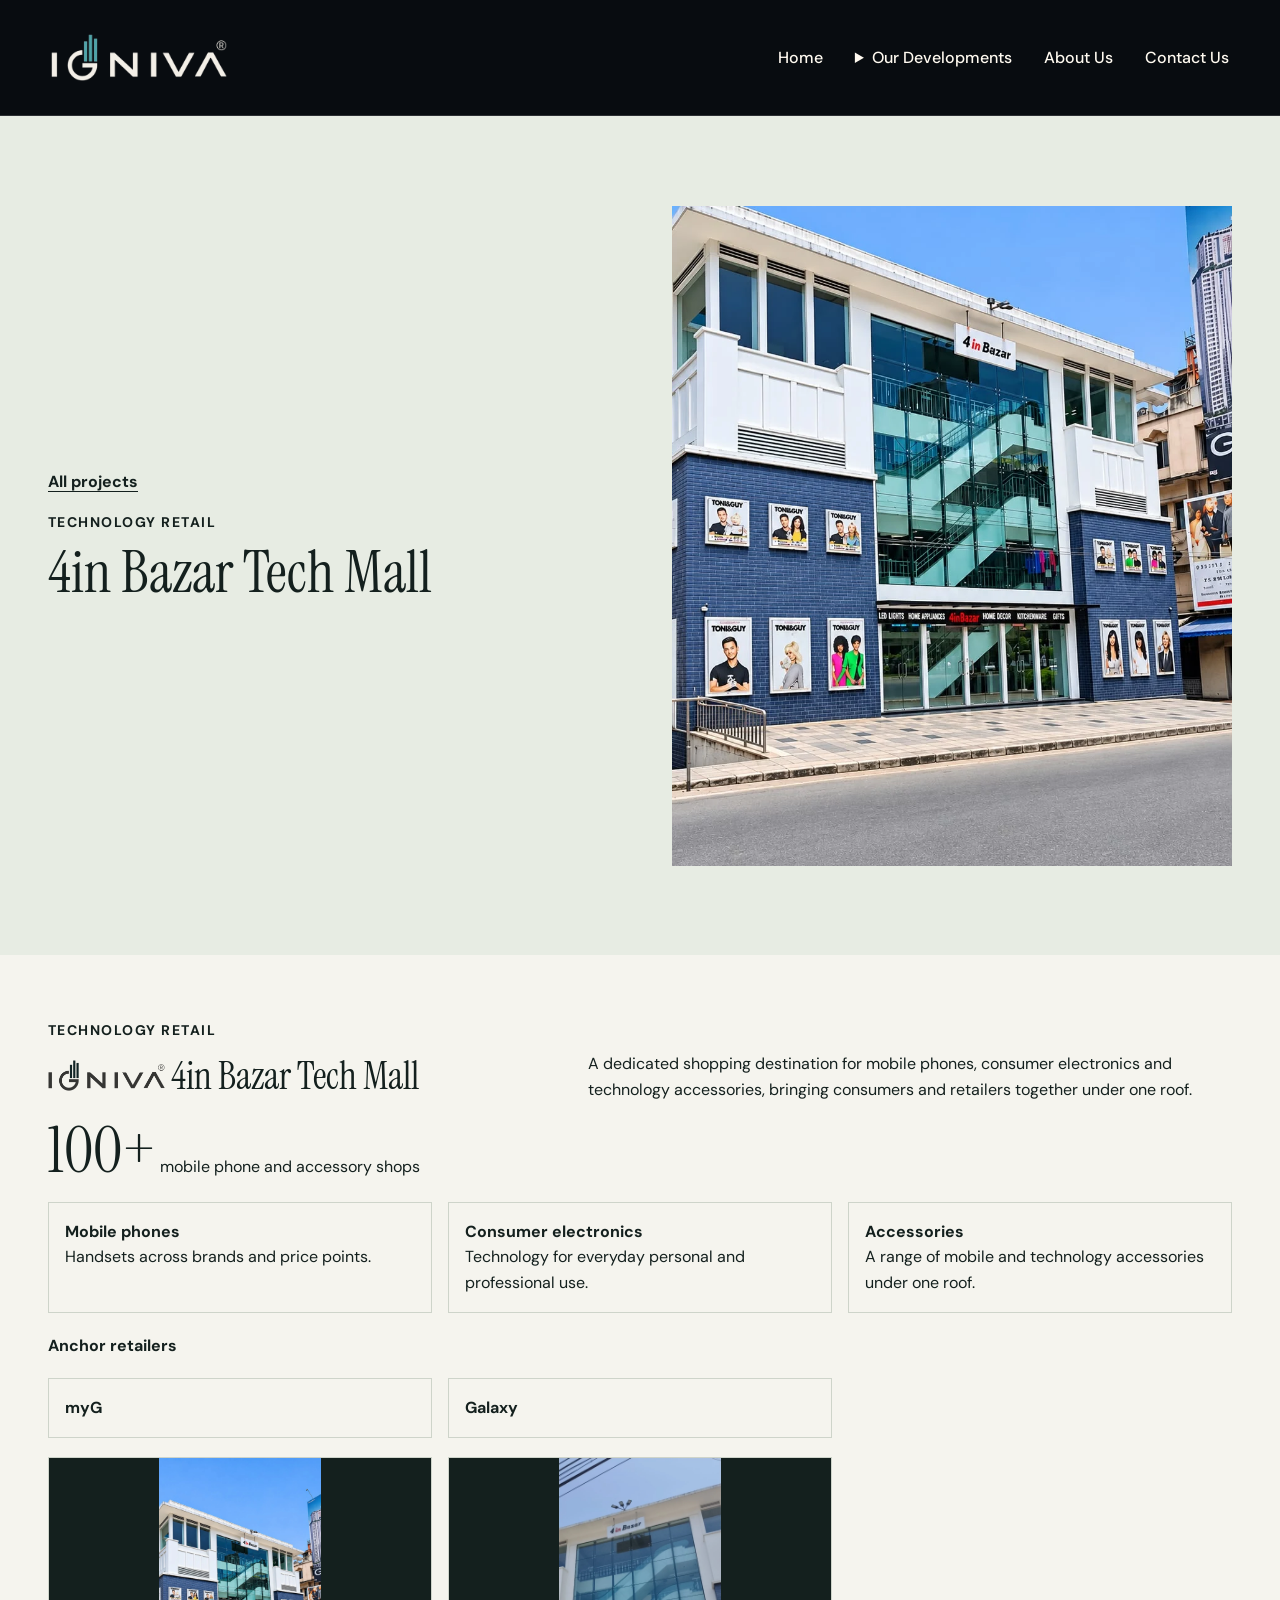
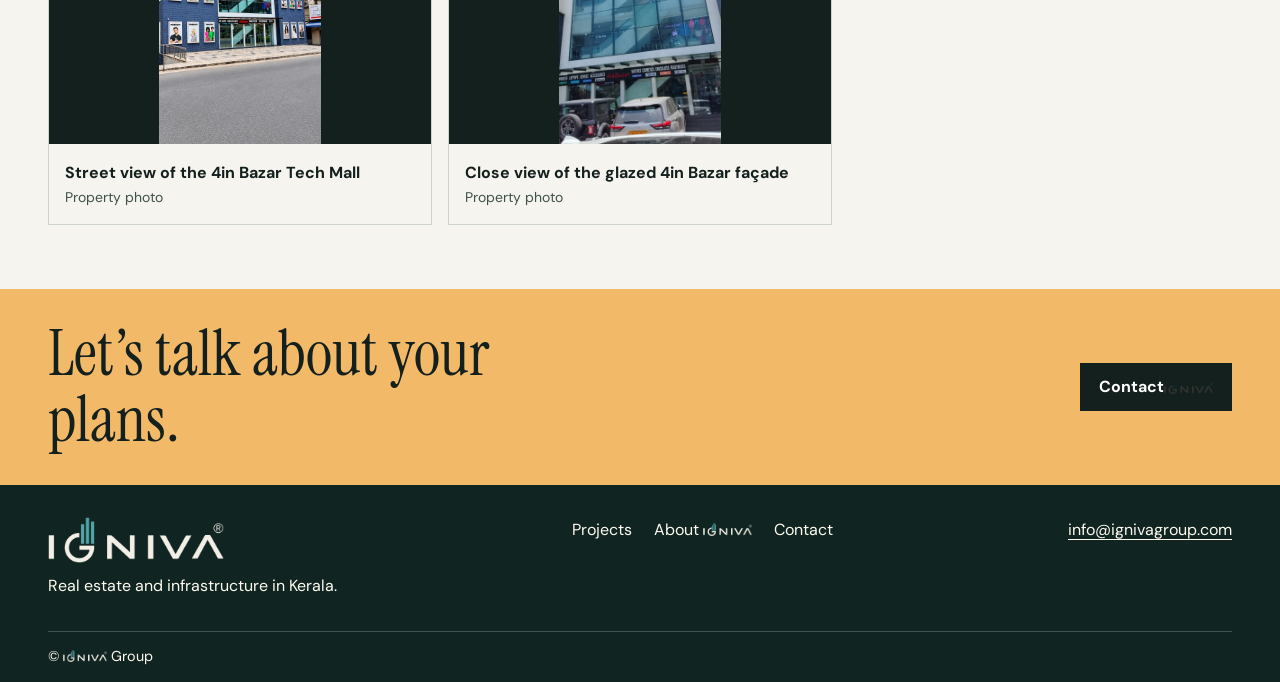
==== 4in-bazar.html @ a72819f2 "Add files via upload" ====
<!doctype html>
<html lang="en"><head>
<meta charset="utf-8"><meta name="viewport" content="width=device-width, initial-scale=1">
<meta name="theme-color" content="#14201e"><meta name="description" content="Explore IGNIVA 4in Bazar Tech Mall, part of the IGNIVA Group portfolio.">
<title>IGNIVA 4in Bazar Tech Mall | IGNIVA Group</title><link rel="canonical" href="https://www.ignivagroup.com/4in-bazar.html">
<meta property="og:type" content="website"><meta property="og:title" content="IGNIVA 4in Bazar Tech Mall | IGNIVA Group"><meta property="og:description" content="Explore IGNIVA 4in Bazar Tech Mall, part of the IGNIVA Group portfolio."><meta property="og:url" content="https://www.ignivagroup.com/4in-bazar.html"><meta property="og:image" content="https://www.ignivagroup.com/assets/portfolio/bazar-frontage.webp">
<link rel="preconnect" href="https://fonts.googleapis.com"><link rel="preconnect" href="https://fonts.gstatic.com" crossorigin>
<link href="https://fonts.googleapis.com/css2?family=DM+Sans:wght@400;500;600;700&amp;family=Instrument+Serif:ital@0;1&amp;display=swap" rel="stylesheet">
<link rel="stylesheet" href="styles.css"><script src="script.js" defer></script></head>
<body><a class="skip" href="#main">Skip to content</a>
<header class="site-header"><div class="wrap bar">
<a class="brand" href="index.html" aria-label="IGNIVA Group homepage"><img src="assets/igniva-group.png" alt="IGNIVA Group" width="184" height="49"></a>
<button id="menu" type="button" aria-label="Menu" aria-controls="nav" aria-expanded="false" hidden><span class="landing-menu-icon" aria-hidden="true"></span></button><nav id="nav" aria-label="Main navigation"><a href="index.html">Home</a><details class="project-menu"><summary>Our Developments</summary><div class="project-menu-links"><a href="calicut-trade-centre.html">Calicut Trade Centre</a><a href="cochin-trade-centre.html">Cochin Trade Centre</a><a href="airport-hotel.html"><img class="inline-brand" src="assets/igniva-group.png" alt="IGNIVA®"> Airport Hotel</a><a href="beach-bay.html"><img class="inline-brand" src="assets/igniva-group.png" alt="IGNIVA®"> Calicut Beach Bay</a><a href="4in-bazar.html"><img class="inline-brand" src="assets/igniva-group.png" alt="IGNIVA®"> 4in Bazar Tech Mall</a><a href="logistics-hub.html"><img class="inline-brand" src="assets/igniva-group.png" alt="IGNIVA®"> Logistics Hub</a><a href="https://www.ignivatechisland.com/"><img class="inline-brand" src="assets/igniva-group.png" alt="IGNIVA®"> Tech Island</a><a href="https://www.ignivatechisland.com/#infrastructure">Kochi Data Centre</a><a href="projects.html">All developments</a></div></details><a href="about.html">About Us</a><a href="contact.html">Contact Us</a></nav></div></header>
<main id="main"><section class="detail-mast bazar-mast"><div class="wrap split"><div><a class="text-link" href="projects.html">All projects</a><p class="eyebrow">Technology retail</p><h1>4in Bazar Tech Mall</h1></div><figure><img src="assets/portfolio/bazar-frontage.webp" alt="Street-facing glass façade of 4in Bazar Tech Mall" width="900" height="1600" fetchpriority="high" decoding="async"></figure></div></section><div class="wrap detail-content"><section class="business-detail" id="tech-mall">
        <p class="eyebrow">Technology retail</p>
        <div class="split"><h3><img class="inline-brand" src="assets/igniva-group.png" alt="IGNIVA®"> 4in Bazar Tech Mall</h3><p>A dedicated shopping destination for mobile phones, consumer electronics and technology accessories, bringing consumers and retailers together under one roof.</p></div>
        <p class="business-stat"><strong>100+</strong> mobile phone and accessory shops</p>
        <div class="business-grid tech-grid">
          <div><strong>Mobile phones</strong><span>Handsets across brands and price points.</span></div>
          <div><strong>Consumer electronics</strong><span>Technology for everyday personal and professional use.</span></div>
          <div><strong>Accessories</strong><span>A range of mobile and technology accessories under one roof.</span></div>
        </div>
        <h4>Anchor retailers</h4>
        <div class="business-grid"><div><strong>myG</strong></div><div><strong>Galaxy</strong></div></div>
        <div class="business-gallery">
          <figure><a href="assets/portfolio/bazar-frontage.webp" aria-label="View full image: Street view of the 4in Bazar Tech Mall"><img src="assets/portfolio/bazar-frontage.webp" alt="Street view of the 4in Bazar Tech Mall" width="900" height="1600" loading="lazy" decoding="async"></a><figcaption><strong>Street view of the 4in Bazar Tech Mall</strong><span>Property photo</span></figcaption></figure>
          <figure><a href="assets/portfolio/bazar-facade.webp" aria-label="View full image: Close view of the glazed 4in Bazar façade"><img src="assets/portfolio/bazar-facade.webp" alt="Close view of the glazed 4in Bazar façade" width="720" height="1280" loading="lazy" decoding="async"></a><figcaption><strong>Close view of the glazed 4in Bazar façade</strong><span>Property photo</span></figcaption></figure>
        </div>
      </section>
    </div><section class="enquiry-band"><div class="wrap split"><h2>Let’s talk about your plans.</h2><a class="button" href="contact.html">Contact <img class="inline-brand" src="assets/igniva-group.png" alt="IGNIVA®"></a></div></section></main>
<footer class="site-footer"><div class="wrap footer-main"><div><a class="brand" href="index.html"><img src="assets/igniva-group.png" alt="IGNIVA Group" width="184" height="49"></a><p>Real estate and infrastructure in Kerala.</p></div><nav aria-label="Footer navigation"><a href="projects.html">Projects</a><a href="about.html">About <img class="inline-brand" src="assets/igniva-group.png" alt="IGNIVA®"></a><a href="contact.html">Contact</a></nav><a href="mailto:info@ignivagroup.com">info@ignivagroup.com</a></div><div class="wrap footer-base">© <img class="inline-brand" src="assets/igniva-group.png" alt="IGNIVA®"> Group</div></footer>
</body></html>
---- styles.css ----
:root{--ink:#14201e;--dark:#102522;--accent:#f2ba68;--paper:#f5f4ee;--line:#ced4ca;--body:#3e514a}
*{box-sizing:border-box}
[hidden]{display:none!important}
body{margin:0;background:var(--paper);color:var(--ink);font:1rem/1.6 "DM Sans",system-ui,sans-serif}
h1,h2,h3,p,figure,dl,dd{margin:0}
h1,h2,h3{font-family:"Instrument Serif",Georgia,serif;font-weight:400;line-height:1.03}
h1{font-size:clamp(3.1rem,7.3vw,7.2rem)}
h2{font-size:clamp(2.5rem,5vw,4.8rem)}
h3{font-size:clamp(1.7rem,3vw,2.65rem)}
p+p{margin-top:.8rem}
a{color:inherit;text-underline-offset:.24em}
img{display:block;max-width:100%;height:auto}
button,input,select,textarea{font:inherit}
button{cursor:pointer}
:focus-visible{outline:3px solid #a34e16;outline-offset:4px}
.wrap{width:min(1400px,calc(100% - 96px));margin-inline:auto}
.section{padding-block:clamp(3rem,7vw,7.5rem)}
.split{display:grid;grid-template-columns:1fr 1fr;gap:clamp(1rem,5vw,5rem);align-items:center}
.eyebrow{font-size:.875rem;font-weight:700;text-transform:uppercase;letter-spacing:.105em;margin-bottom:.6rem}
.lede{font-size:clamp(1.075rem,1.65vw,1.32rem);max-width:48ch}
.skip{position:absolute;top:0;left:1rem;translate:0 -150%;z-index:5;background:white;padding:1rem}
.skip:focus{translate:0 0}
.site-header,.site-footer,.dark{background:var(--dark);color:#fffaf0}
.site-header{border-bottom:1px solid #ffffff30}
.bar{min-height:82px;display:grid;grid-template-columns:1fr auto 1fr;align-items:center;gap:1.5rem}
.brand img{width:clamp(105px,14vw,176px);height:auto}
#nav,.site-footer nav{display:flex;flex-wrap:wrap;gap:.35rem 1.4rem}
#nav a,.site-footer nav a{text-decoration:none}
#nav a{padding:.55rem 0}
#nav a:hover,#nav [aria-current]{color:var(--accent)}
.button,#menu{display:inline-flex;justify-content:center;align-items:center;min-height:46px;padding:.65rem 1.15rem;font-weight:700;text-decoration:none}
.button{color:var(--ink);background:var(--accent);border:1px solid transparent}
.button:hover{background:#ffcf8b}
.header-cta{justify-self:end}
#menu{display:none;color:inherit;background:transparent;border:1px solid #ffffff70}
.sector-grid{display:grid;grid-template-columns:repeat(3,minmax(0,1fr));margin-top:1.75rem;border-top:1px solid var(--line);border-left:1px solid var(--line)}
.sector-grid a{padding:1.25rem;border-bottom:1px solid var(--line);border-right:1px solid var(--line);text-decoration:none}
.sector-grid a:hover{background:#e3e9e0}
.sector-grid p,.card-copy .eyebrow,.page-intro .lede{color:var(--body)}
.sector-grid p{margin-top:.5rem}
.featured,.page-intro,.detail-mast{background:#e7ece3}
.section-heading{display:flex;justify-content:space-between;align-items:end;gap:1rem;flex-wrap:wrap;margin-bottom:1.7rem}
.text-link{font-weight:700;text-decoration:underline;text-underline-offset:.25em}
.listing-grid,.projects,.business-grid,.business-gallery{display:grid;grid-template-columns:repeat(3,minmax(0,1fr));gap:1rem}
.listing{background:#fffdf8;border:1px solid var(--line);min-width:0}
.listing a{height:100%;display:flex;flex-direction:column;text-decoration:none}
.card-media{position:relative}
.card-media img{width:100%;aspect-ratio:1.55;object-fit:cover}
.card-media span{position:absolute;bottom:.5rem;left:.5rem;max-width:calc(100% - 1rem);background:#14201e;color:white;padding:.2rem .45rem;font-size:.825rem}
.card-copy{padding:1rem;flex:1;display:flex;flex-direction:column;align-items:start}
.card-copy .text-link{margin-top:auto;padding-top:.75rem}
.listing a:hover .text-link{color:#8d4814}
.profile-teaser>img,.leader img{width:100%;max-height:460px;object-fit:cover;object-position:center 25%}
.profile-teaser .text-link,.profile-teaser p:not(.eyebrow){display:block;margin-top:.7rem}
.profile-teaser{grid-template-columns:minmax(0,.65fr) 1fr}
.enquiry-band{background:var(--accent);padding-block:2rem}
.enquiry-band .button{background:var(--ink);color:white;justify-self:end}
.page-intro,.detail-mast{padding:clamp(2.5rem,7vw,7rem) 0}
.page-intro .lede{margin-top:1rem}
.detail-mast .eyebrow{margin-top:1rem}
.detail-mast img{width:100%;aspect-ratio:1.45;object-fit:cover}
.media-label{font-size:.9rem;margin-top:.45rem}
.directory{padding-top:2rem}
.filters{display:flex;gap:.5rem;flex-wrap:wrap}
.filters button{padding:.5rem .85rem;min-height:44px;border:1px solid #84948a;color:var(--ink);background:transparent}
.filters button[aria-pressed="true"],.filters button:hover{background:var(--dark);color:white}
.project-count{margin:.7rem 0 1rem;color:var(--body)}
.detail-content{padding-block:clamp(2rem,5vw,5rem)}
.business-detail .split{grid-template-columns:.85fr 1.15fr}
.business-detail h4{margin:1.3rem 0 .45rem}
.business-grid,.business-gallery,.projects,.metrics{margin-top:1.2rem}
.business-grid>*,.projects article,.business-gallery figure{border:1px solid var(--line)}
.business-grid>*,.projects article>div,.business-gallery figcaption{padding:1rem}
.business-grid strong,.business-grid span,.business-gallery strong,.business-gallery span{display:block}
.business-gallery img,.projects img{width:100%;aspect-ratio:4/3;object-fit:contain;background:#14201e}
.business-gallery span{font-size:.875rem;color:var(--body)}
.business-list{display:flex;flex-wrap:wrap;gap:.55rem;padding:0;margin:1rem 0;list-style:none}
.business-list li{padding:.35rem .65rem;border:1px solid #899b8d}
.business-stat{margin-top:1rem}.business-stat strong{font:400 4rem/1 "Instrument Serif",Georgia,serif}
.business-link{display:inline-block;font-weight:700;margin-top:.5rem}
.projects{grid-template-columns:repeat(2,minmax(0,1fr))}
.ctc-feature,.leader{display:grid;grid-template-columns:1fr 1fr;gap:clamp(1rem,5vw,5rem);align-items:center}
.ctc-feature p,.leader-copy p,.ctc-note,.contact-copy{margin-top:.8rem}
.ctc-feature figcaption,.leader figcaption{font-size:.9rem;margin-top:.55rem}
.metrics{display:grid;grid-template-columns:repeat(3,minmax(0,1fr))}
.metrics div{border-top:1px solid var(--line);padding:.65rem 0}
.metrics dt{font:400 2rem "Instrument Serif",Georgia,serif}
.vision-copy{align-items:start}
.enquiry-form{display:grid;gap:.6rem}
.enquiry-form :is(input,select,textarea){width:100%;padding:.65rem;background:#fffdf8;color:var(--ink);border:1px solid #829288;border-radius:0}
.enquiry-form .button{justify-self:start}
address{font-style:normal}
address a{display:block;width:fit-content;margin-top:.5rem}
address p{margin-top:.75rem}
.footer-main{display:flex;justify-content:space-between;flex-wrap:wrap;gap:1.2rem;padding-block:2rem}
.footer-main p{margin-top:.6rem}
.footer-base{padding-block:.85rem;border-top:1px solid #ffffff35;font-size:.9rem}
@media(max-width:1000px){.wrap{width:calc(100% - 52px)}}
@media(max-width:760px){
.wrap{width:calc(100% - 32px)}
.bar{grid-template-columns:1fr auto auto;gap:.55rem;min-height:68px}
#menu:not([hidden]){display:inline-flex}
#nav{grid-column:1/-1;grid-row:2;padding-bottom:.65rem}
#nav.collapsible:not(.open){display:none}
.header-cta{grid-column:3;grid-row:1}
.split,.business-detail .split,.ctc-feature,.leader,.profile-teaser{grid-template-columns:1fr}
.sector-grid,.listing-grid,.business-grid,.business-gallery{grid-template-columns:repeat(2,minmax(0,1fr))}
.enquiry-band .button{justify-self:start}
}
@media(max-width:430px){
.sector-grid a{padding:.8rem}
.listing-grid,.projects,.business-gallery{grid-template-columns:1fr}
.button,#menu{padding-inline:.65rem}
}
@media(prefers-reduced-motion:reduce){*,*::before,*::after{transition:none!important}}

.sr-only{position:absolute;width:1px;height:1px;overflow:hidden;clip-path:inset(50%);white-space:nowrap}
.telescope-hero{background:#101f35}
.telescope-hero img{width:100%;height:auto;aspect-ratio:2 / 1;object-fit:cover}
.home-milestones{padding-block:clamp(1.7rem,4vw,3.4rem);background:#faf8f2}
.milestone-grid{display:grid;grid-template-columns:repeat(3,minmax(0,1fr));text-align:center}
.milestone-grid div{display:flex;flex-direction:column;padding:.2rem .7rem}
.milestone-grid div+div{border-left:1px solid var(--line)}
.milestone-grid dd{order:-1;color:#873b28;font:400 clamp(2.15rem,7vw,5.8rem)/.97 "Instrument Serif",Georgia,serif;letter-spacing:-.035em;font-variant-numeric:lining-nums}
.milestone-grid dt{margin-top:.5rem;color:var(--ink);font-weight:600;font-size:clamp(.875rem,1.55vw,1.125rem);line-height:1.25}
@media(max-width:760px){
.telescope-hero img{aspect-ratio:10 / 11;object-position:50% center}
.milestone-grid{grid-template-columns:1fr .75fr 1.3fr}
.milestone-grid div{padding-inline:.25rem}
}

.site-header .bar{grid-template-columns:1fr auto 1fr}
#nav a,.project-menu summary,.header-cta{font:500 1rem/1.25 "DM Sans",system-ui,sans-serif}
#nav>a,.project-menu summary,.site-header .header-cta{border:1px solid #86968e;padding:.7rem .85rem}
.project-menu{position:relative}
.project-menu summary{cursor:pointer}
.project-menu-links{position:absolute;z-index:4;top:calc(100% + .35rem);left:0;width:min(290px,85vw);max-height:55dvh;overflow:auto;background:var(--dark);border:1px solid #86968e;padding:.4rem}
#nav .project-menu-links a{display:block;padding:.55rem .7rem}
.inline-brand{display:inline-block;width:auto;height:.8em;max-width:7ch;vertical-align:-.04em;object-fit:contain;filter:brightness(.22)}
.dark .inline-brand,.site-header .inline-brand,.site-footer .inline-brand{filter:none}
.venue-mark{position:relative;display:inline-flex;align-items:flex-start;max-width:min(100%,340px);vertical-align:middle}
.venue-mark img{width:100%;height:auto}
.venue-mark sup{color:#947537;font:600 clamp(.65rem,1.4vw,1.2rem) system-ui;position:absolute;left:97%;top:0}
.card-copy .venue-mark{width:min(80%,190px)}
.business-grid:has(.tenant){grid-template-columns:repeat(2,minmax(0,1fr))}
.tenant{display:grid;grid-template-columns:minmax(60px,105px) minmax(0,1fr);gap:1rem;align-items:center;background:#f8f5f0}
.tenant img{width:100%;max-height:76px;object-fit:contain;mix-blend-mode:multiply}
.landing{height:100svh;display:flex;flex-direction:column}
.landing .site-header{position:relative;z-index:3;flex:none}
.landing main{min-height:0;flex:1;display:grid;grid-template-rows:minmax(0,1fr) auto}
.landing .telescope-hero{min-height:0}
.landing .telescope-hero img{width:100%;height:100%;aspect-ratio:auto;object-fit:cover}
.landing .home-milestones{padding-block:clamp(.7rem,2.8vh,2.2rem)}
.landing .milestone-grid dd{font-size:clamp(2.05rem,min(6vw,8vh),5.2rem)}
@media(max-width:760px){
 .site-header .bar{grid-template-columns:1fr auto auto}
 #nav.collapsible.open{position:absolute;top:100%;left:0;right:0;background:var(--dark);padding:.75rem 1rem;border-bottom:1px solid #86968e;max-height:70svh;overflow:auto}
 .project-menu-links{position:static;width:min(290px,85vw)}
 .business-grid:has(.tenant){grid-template-columns:1fr}
 #nav a,.project-menu summary,.header-cta{font-size:.9rem}
}

.site-header{position:relative;z-index:3}

.venue-cover{position:relative;isolation:isolate;min-height:clamp(370px,40vw,820px);background:#183037}
.venue-cover-image{position:absolute;inset:0;width:100%;height:100%;object-fit:cover;object-position:center 60%;z-index:-2}
.venue-cover::after{content:"";position:absolute;inset:0;z-index:-1;background:linear-gradient(180deg,#071815d9 0,transparent 42%);pointer-events:none}
.site-header.venue-header{background:transparent;border:0}
.venue-header .bar{grid-template-columns:1fr auto auto}
.venue-brand{position:relative;display:inline-flex;justify-self:start;align-items:flex-start;padding:.42rem .55rem;background:#fffffff5;width:clamp(88px,8vw,126px)}
.venue-brand img{width:100%}
.venue-brand sup{position:absolute;right:.35rem;top:.2rem;color:#876a30;font-size:.65rem}
.venue-header #nav>a{border:0;padding:.55rem .2rem;color:white}
.venue-header #nav>a:hover{color:var(--accent)}
.venue-header .header-cta{background:#101815;color:white;border-color:#ffffff68}
.venue-header .header-cta:hover{background:#24332e}
.venue-cover-caption{position:absolute;right:clamp(1rem,4vw,3rem);bottom:1rem;color:white;background:#121b18d9;padding:.25rem .6rem;font-size:.875rem}
@media(max-width:760px){
 .venue-cover{min-height:clamp(340px,72vw,480px)}
 .venue-header .bar{padding-block:.45rem}
 .venue-header #nav.collapsible.open{background:var(--dark)}
}

.bazar-mast h1{font-size:clamp(1.65rem,4.55vw,5rem);white-space:nowrap}
.bazar-mast figure img{aspect-ratio:4 / 5;max-height:660px;object-position:center 47%}
.card-media img[src$="bazar-frontage.webp"]{object-position:center 44%}

.detail-mast img[src$="beach-bay-feature.webp"],.card-media img[src$="beach-bay-feature.webp"]{object-position:center 44%}

.home-showcase{min-height:0;position:relative;isolation:isolate;background:#101f35}
.showcase-slide{position:absolute;inset:0;margin:0}
.showcase-slide>a{display:block;width:100%;height:100%;position:relative;color:#fff}
.showcase-slide>a:focus-visible{outline-offset:-5px}
.showcase-slide>a>img{width:100%;height:100%;object-fit:cover}
.showcase-caption{position:absolute;left:clamp(.65rem,4vw,3.5rem);bottom:3.7rem;padding:.5rem .8rem;background:#101a17eb;line-height:1.3}
.showcase-caption span{display:block;font-size:.8rem;margin-top:.2rem}

.showcase-loading{position:absolute;inset:0;z-index:-1;background:#101f35 url("assets/igniva-group.png") center / clamp(124px,20vw,260px) auto no-repeat}
.opening-ready .showcase-loading{display:none}
.telescope-hero img{position:relative;display:block}
.landing .site-header{background:#080c10;border-bottom:1px solid #ffffff25}
.landing .site-header .bar{min-height:clamp(76px,9vw,116px);width:min(1520px,calc(100% - 8vw));grid-template-columns:minmax(120px,1fr) auto auto;gap:clamp(1rem,3vw,3.25rem)}
.landing #nav{gap:clamp(.8rem,2.5vw,2.75rem)}
.landing #nav>a,.landing .project-menu summary{border:0;padding:.7rem 0}
.landing #nav [aria-current]{color:#f2ba68}
.landing .header-cta{background:transparent;color:#fff;border:0;padding:.65rem 0}
.landing .header-cta:hover{color:#f2ba68}
.landing .showcase-caption{bottom:clamp(.8rem,3vw,2.25rem)}
@media(max-width:760px){
 .landing .site-header{position:absolute;top:0;inset-inline:0;background:linear-gradient(#080c10e8,#080c1000);border:0}
 .landing .site-header .bar{min-height:72px;grid-template-columns:1fr auto auto;gap:.85rem}
 .landing .brand img{width:clamp(105px,29vw,150px)}
 .landing #menu{border:0;min-width:44px;padding:.6rem}
 .landing-menu-icon{width:25px;height:15px;display:block;border-block:2px solid currentColor;position:relative}
 .landing-menu-icon::after{content:"";position:absolute;top:50%;left:0;width:65%;border-top:2px solid currentColor;transform:translateY(-50%)}
 .landing #nav.collapsible.open{max-height:calc(100svh - 90px);padding:1rem 4vw}
}

.site-header{background:#080c10;border-bottom:1px solid #ffffff25}
.site-header .bar,.landing .site-header .bar{min-height:clamp(76px,9vw,116px);width:min(1520px,calc(100% - 8vw));grid-template-columns:minmax(120px,1fr) auto;gap:clamp(1rem,3vw,3.25rem)}
.site-header #nav{gap:clamp(.8rem,2.5vw,2.75rem)}
.site-header #nav>a,.site-header .project-menu summary{border:0;padding:.7rem 0}
.site-header #nav [aria-current]{color:#f2ba68}
.venue-header .bar{grid-template-columns:1fr auto auto;color:white}
.venue-local-nav{display:flex;flex-wrap:wrap;gap:.4rem 1rem}
.venue-local-nav a{padding:.45rem 0}
@media(max-width:760px){
 .site-header .bar,.landing .site-header .bar{min-height:72px;grid-template-columns:1fr auto;gap:.85rem}
 .landing .site-header{position:relative;background:#080c10;border-bottom:1px solid #ffffff25}
 .site-header #menu{border:0;min-width:44px;padding:.6rem}
 .landing-menu-icon{display:block;width:25px;height:15px;color:inherit;background:repeating-linear-gradient(to bottom,currentColor 0 1px,transparent 1px 4px);border:0}
 .landing-menu-icon::after{content:none}
 .site-header #nav.collapsible.open{display:grid;gap:.15rem;max-height:calc(100svh - 85px);padding:.75rem 4vw}
 .site-header .project-menu-links{width:auto}
 .venue-header .bar{grid-template-columns:1fr auto}
 .venue-local-nav{grid-column:1/-1;grid-row:2;font-size:.875rem}
 .venue-header .header-cta{grid-column:2}
}

.showcase-tenant-mark{display:none}
@media(max-width:760px){
 .showcase-myg picture>img{object-position:center}
 .showcase-myg .showcase-tenant-mark{display:block;position:absolute;left:clamp(.65rem,4vw,3.5rem);bottom:4.2rem;width:76px;padding:.35rem .55rem;background:#f8f5f0;border-radius:4px}
 .showcase-tenant-mark img{display:block;width:100%;height:auto;mix-blend-mode:multiply}
}

@media(max-width:760px){.showcase-slide>a>img[src$="ai-it-park-waterfront-recreation.webp"]{object-fit:contain}}

.showcase-slide picture{display:block;width:100%;height:100%}
.showcase-slide picture>img{width:100%;height:100%;object-fit:cover}

.telescope-hero .showcase-caption{color:#fff}

@media (min-width: 1024px) {
  .leader img[src="assets/nijesh-puthalath.webp"] {
    object-position: center 15%;
  }
}
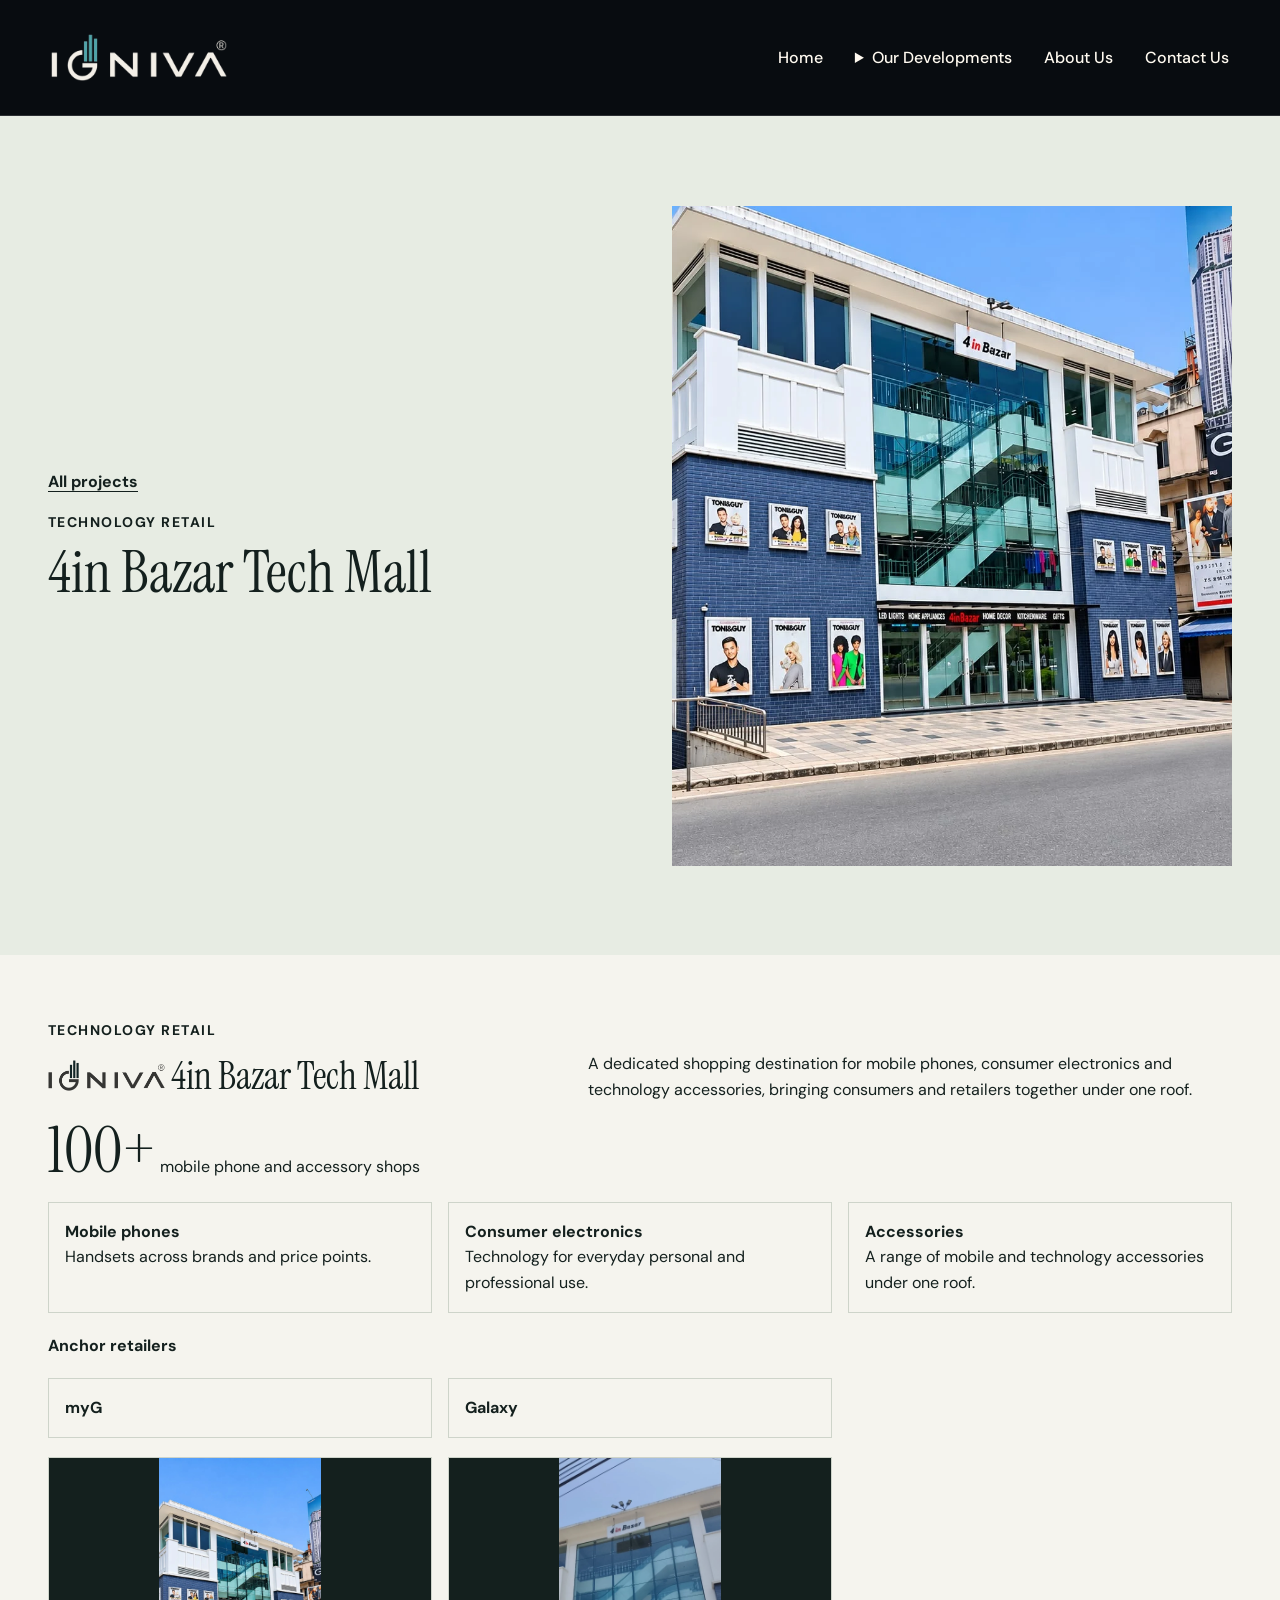
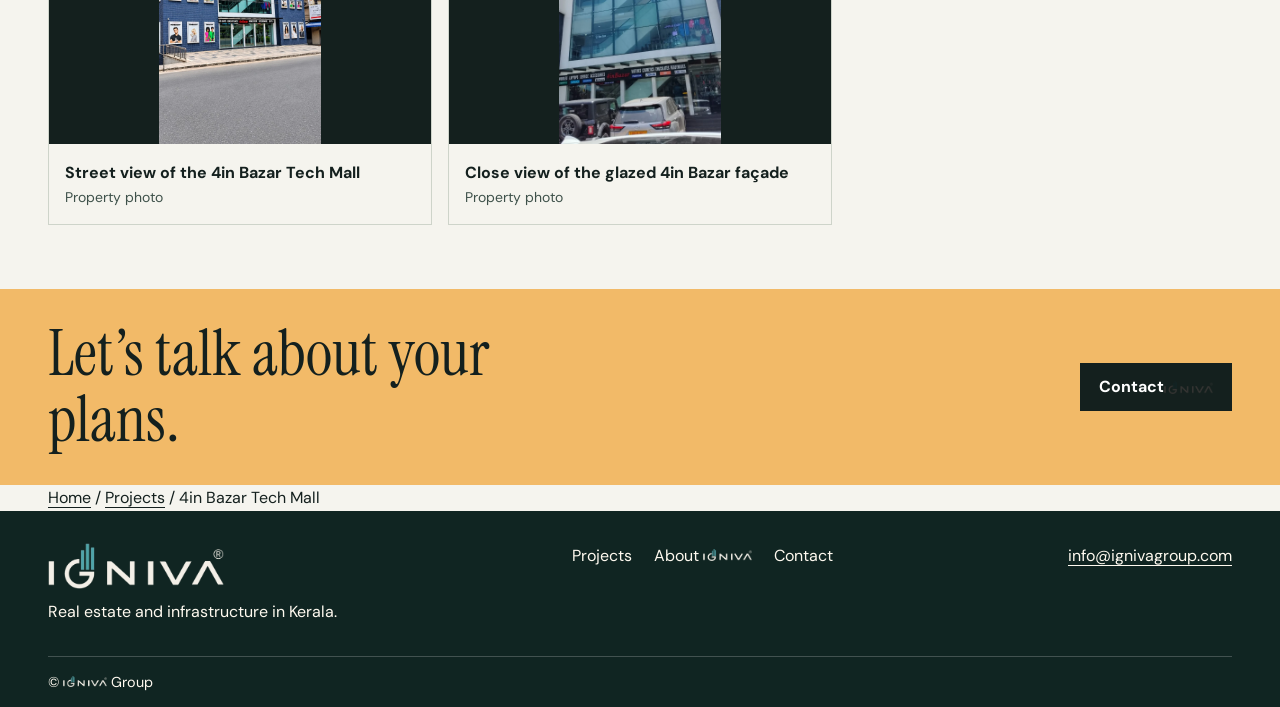
==== commit f6b71067: "Align Bazar canonical URL and add project breadcrumbs" ====
--- a/4in-bazar.html
+++ b/4in-bazar.html
@@ -27,6 +27,7 @@
           <figure><a href="assets/portfolio/bazar-facade.webp" aria-label="View full image: Close view of the glazed 4in Bazar façade"><img src="assets/portfolio/bazar-facade.webp" alt="Close view of the glazed 4in Bazar façade" width="720" height="1280" loading="lazy" decoding="async"></a><figcaption><strong>Close view of the glazed 4in Bazar façade</strong><span>Property photo</span></figcaption></figure>
         </div>
       </section>
-    </div><section class="enquiry-band"><div class="wrap split"><h2>Let’s talk about your plans.</h2><a class="button" href="contact.html">Contact <img class="inline-brand" src="assets/igniva-group.png" alt="IGNIVA®"></a></div></section></main>
+    </div><section class="enquiry-band"><div class="wrap split"><h2>Let’s talk about your plans.</h2><a class="button" href="contact.html">Contact <img class="inline-brand" src="assets/igniva-group.png" alt="IGNIVA®"></a></div></section><nav class="wrap" aria-label="Breadcrumb"><a href="index.html">Home</a> / <a href="projects.html">Projects</a> / <span aria-current="page">4in Bazar Tech Mall</span></nav>
+</main>
 <footer class="site-footer"><div class="wrap footer-main"><div><a class="brand" href="index.html"><img src="assets/igniva-group.png" alt="IGNIVA Group" width="184" height="49"></a><p>Real estate and infrastructure in Kerala.</p></div><nav aria-label="Footer navigation"><a href="projects.html">Projects</a><a href="about.html">About <img class="inline-brand" src="assets/igniva-group.png" alt="IGNIVA®"></a><a href="contact.html">Contact</a></nav><a href="mailto:info@ignivagroup.com">info@ignivagroup.com</a></div><div class="wrap footer-base">© <img class="inline-brand" src="assets/igniva-group.png" alt="IGNIVA®"> Group</div></footer>
 </body></html>
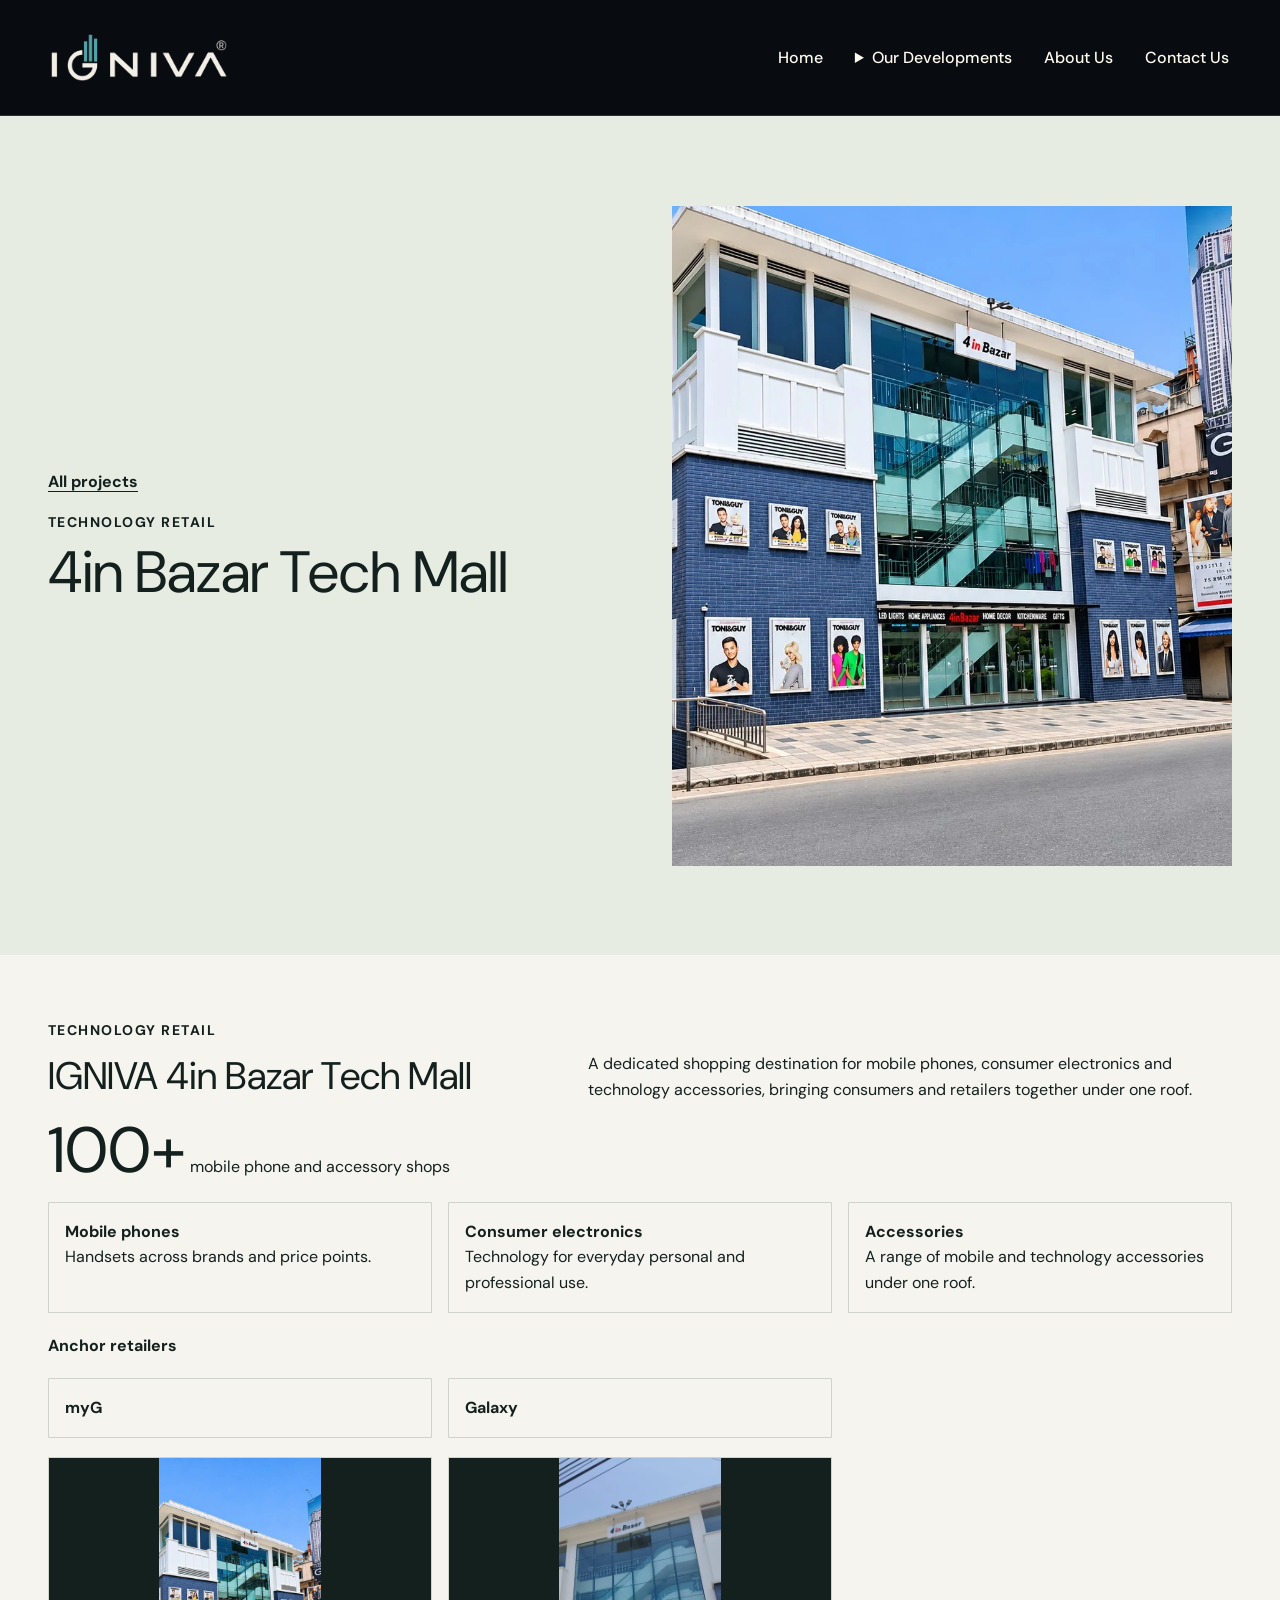
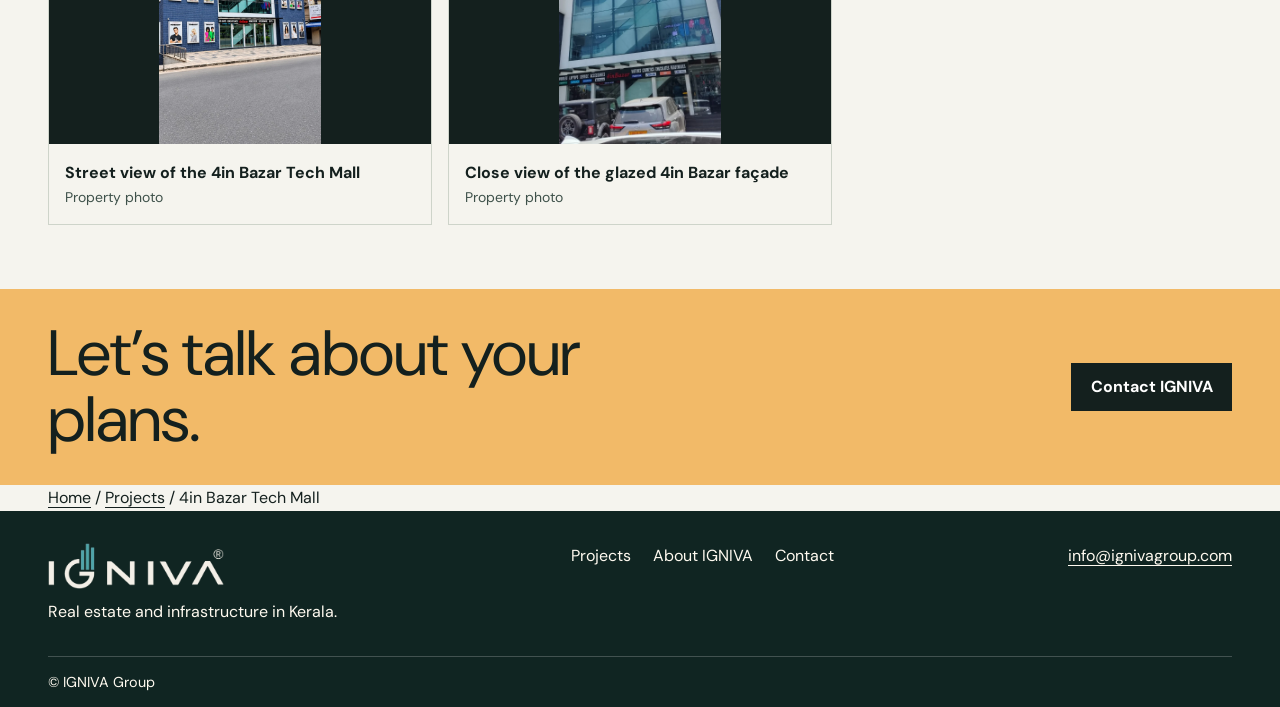
==== commit d57233c0: "Render IGNIVA names as text on inner pages" ====
--- a/4in-bazar.html
+++ b/4in-bazar.html
@@ -10,10 +10,10 @@
 <body><a class="skip" href="#main">Skip to content</a>
 <header class="site-header"><div class="wrap bar">
 <a class="brand" href="index.html" aria-label="IGNIVA Group homepage"><img src="assets/igniva-group.png" alt="IGNIVA Group" width="184" height="49"></a>
-<button id="menu" type="button" aria-label="Menu" aria-controls="nav" aria-expanded="false" hidden><span class="landing-menu-icon" aria-hidden="true"></span></button><nav id="nav" aria-label="Main navigation"><a href="index.html">Home</a><details class="project-menu"><summary>Our Developments</summary><div class="project-menu-links"><a href="calicut-trade-centre.html">Calicut Trade Centre</a><a href="cochin-trade-centre.html">Cochin Trade Centre</a><a href="airport-hotel.html"><img class="inline-brand" src="assets/igniva-group.png" alt="IGNIVA®"> Airport Hotel</a><a href="beach-bay.html"><img class="inline-brand" src="assets/igniva-group.png" alt="IGNIVA®"> Calicut Beach Bay</a><a href="4in-bazar.html"><img class="inline-brand" src="assets/igniva-group.png" alt="IGNIVA®"> 4in Bazar Tech Mall</a><a href="logistics-hub.html"><img class="inline-brand" src="assets/igniva-group.png" alt="IGNIVA®"> Logistics Hub</a><a href="https://www.ignivatechisland.com/"><img class="inline-brand" src="assets/igniva-group.png" alt="IGNIVA®"> Tech Island</a><a href="https://www.ignivatechisland.com/#infrastructure">Kochi Data Centre</a><a href="projects.html">All developments</a></div></details><a href="about.html">About Us</a><a href="contact.html">Contact Us</a></nav></div></header>
+<button id="menu" type="button" aria-label="Menu" aria-controls="nav" aria-expanded="false" hidden><span class="landing-menu-icon" aria-hidden="true"></span></button><nav id="nav" aria-label="Main navigation"><a href="index.html">Home</a><details class="project-menu"><summary>Our Developments</summary><div class="project-menu-links"><a href="calicut-trade-centre.html">Calicut Trade Centre</a><a href="cochin-trade-centre.html">Cochin Trade Centre</a><a href="airport-hotel.html">IGNIVA Airport Hotel</a><a href="beach-bay.html">IGNIVA Calicut Beach Bay</a><a href="4in-bazar.html">IGNIVA 4in Bazar Tech Mall</a><a href="logistics-hub.html">IGNIVA Logistics Hub</a><a href="https://www.ignivatechisland.com/">IGNIVA Tech Island</a><a href="https://www.ignivatechisland.com/#infrastructure">Kochi Data Centre</a><a href="projects.html">All developments</a></div></details><a href="about.html">About Us</a><a href="contact.html">Contact Us</a></nav></div></header>
 <main id="main"><section class="detail-mast bazar-mast"><div class="wrap split"><div><a class="text-link" href="projects.html">All projects</a><p class="eyebrow">Technology retail</p><h1>4in Bazar Tech Mall</h1></div><figure><img src="assets/portfolio/bazar-frontage.webp" alt="Street-facing glass façade of 4in Bazar Tech Mall" width="900" height="1600" fetchpriority="high" decoding="async"></figure></div></section><div class="wrap detail-content"><section class="business-detail" id="tech-mall">
         <p class="eyebrow">Technology retail</p>
-        <div class="split"><h3><img class="inline-brand" src="assets/igniva-group.png" alt="IGNIVA®"> 4in Bazar Tech Mall</h3><p>A dedicated shopping destination for mobile phones, consumer electronics and technology accessories, bringing consumers and retailers together under one roof.</p></div>
+        <div class="split"><h3>IGNIVA 4in Bazar Tech Mall</h3><p>A dedicated shopping destination for mobile phones, consumer electronics and technology accessories, bringing consumers and retailers together under one roof.</p></div>
         <p class="business-stat"><strong>100+</strong> mobile phone and accessory shops</p>
         <div class="business-grid tech-grid">
           <div><strong>Mobile phones</strong><span>Handsets across brands and price points.</span></div>
@@ -27,7 +27,7 @@
           <figure><a href="assets/portfolio/bazar-facade.webp" aria-label="View full image: Close view of the glazed 4in Bazar façade"><img src="assets/portfolio/bazar-facade.webp" alt="Close view of the glazed 4in Bazar façade" width="720" height="1280" loading="lazy" decoding="async"></a><figcaption><strong>Close view of the glazed 4in Bazar façade</strong><span>Property photo</span></figcaption></figure>
         </div>
       </section>
-    </div><section class="enquiry-band"><div class="wrap split"><h2>Let’s talk about your plans.</h2><a class="button" href="contact.html">Contact <img class="inline-brand" src="assets/igniva-group.png" alt="IGNIVA®"></a></div></section><nav class="wrap" aria-label="Breadcrumb"><a href="index.html">Home</a> / <a href="projects.html">Projects</a> / <span aria-current="page">4in Bazar Tech Mall</span></nav>
+    </div><section class="enquiry-band"><div class="wrap split"><h2>Let’s talk about your plans.</h2><a class="button" href="contact.html">Contact IGNIVA</a></div></section><nav class="wrap" aria-label="Breadcrumb"><a href="index.html">Home</a> / <a href="projects.html">Projects</a> / <span aria-current="page">4in Bazar Tech Mall</span></nav>
 </main>
-<footer class="site-footer"><div class="wrap footer-main"><div><a class="brand" href="index.html"><img src="assets/igniva-group.png" alt="IGNIVA Group" width="184" height="49"></a><p>Real estate and infrastructure in Kerala.</p></div><nav aria-label="Footer navigation"><a href="projects.html">Projects</a><a href="about.html">About <img class="inline-brand" src="assets/igniva-group.png" alt="IGNIVA®"></a><a href="contact.html">Contact</a></nav><a href="mailto:info@ignivagroup.com">info@ignivagroup.com</a></div><div class="wrap footer-base">© <img class="inline-brand" src="assets/igniva-group.png" alt="IGNIVA®"> Group</div></footer>
+<footer class="site-footer"><div class="wrap footer-main"><div><a class="brand" href="index.html"><img src="assets/igniva-group.png" alt="IGNIVA Group" width="184" height="49"></a><p>Real estate and infrastructure in Kerala.</p></div><nav aria-label="Footer navigation"><a href="projects.html">Projects</a><a href="about.html">About IGNIVA</a><a href="contact.html">Contact</a></nav><a href="mailto:info@ignivagroup.com">info@ignivagroup.com</a></div><div class="wrap footer-base">© IGNIVA Group</div></footer>
 </body></html>
--- a/styles.css
+++ b/styles.css
@@ -256,3 +256,8 @@
     object-position: center 15%;
   }
 }
+
+/* Use the existing sans-serif family throughout the inner pages. */
+body:not(.landing) :is(h1,h2,h3,.business-stat strong,.metrics dt,.milestone-grid dd,.venue-mark sup){
+  font-family:"DM Sans",system-ui,sans-serif;
+}
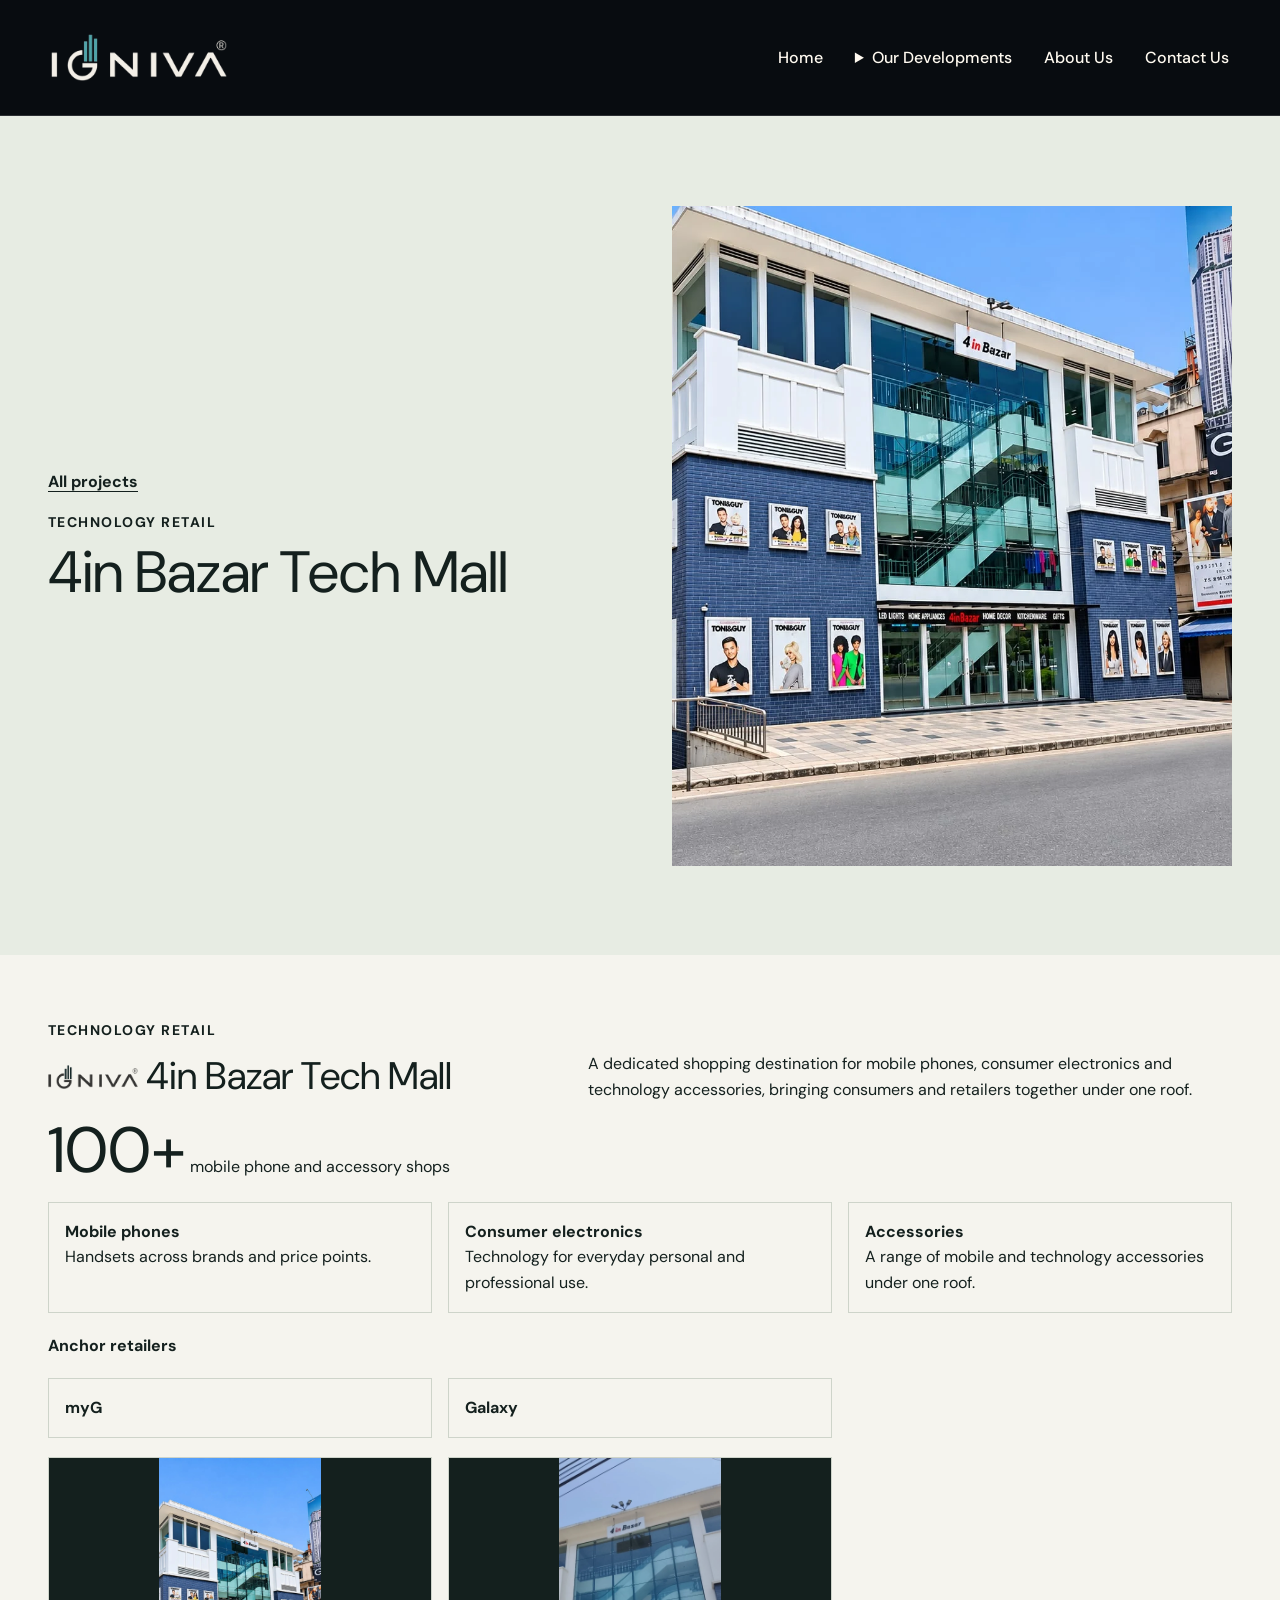
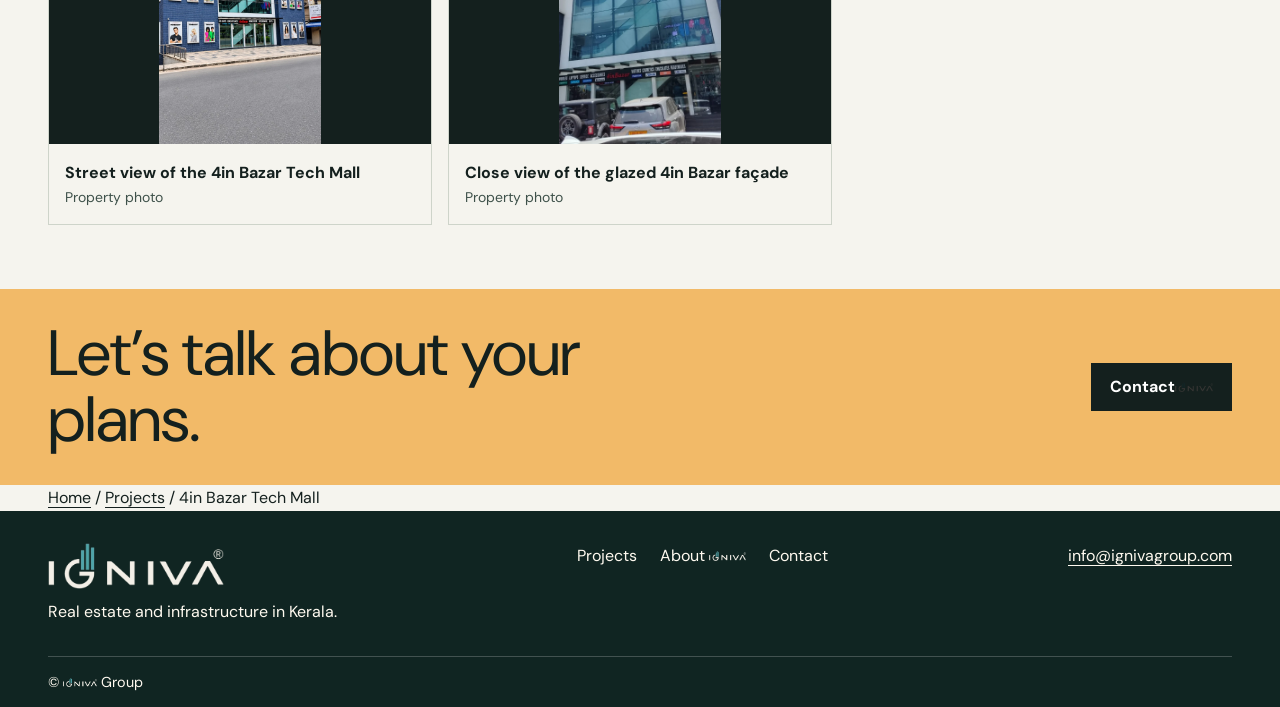
==== commit e3d2737d: "Restore and align inline IGNIVA wordmarks" ====
--- a/4in-bazar.html
+++ b/4in-bazar.html
@@ -10,10 +10,10 @@
 <body><a class="skip" href="#main">Skip to content</a>
 <header class="site-header"><div class="wrap bar">
 <a class="brand" href="index.html" aria-label="IGNIVA Group homepage"><img src="assets/igniva-group.png" alt="IGNIVA Group" width="184" height="49"></a>
-<button id="menu" type="button" aria-label="Menu" aria-controls="nav" aria-expanded="false" hidden><span class="landing-menu-icon" aria-hidden="true"></span></button><nav id="nav" aria-label="Main navigation"><a href="index.html">Home</a><details class="project-menu"><summary>Our Developments</summary><div class="project-menu-links"><a href="calicut-trade-centre.html">Calicut Trade Centre</a><a href="cochin-trade-centre.html">Cochin Trade Centre</a><a href="airport-hotel.html">IGNIVA Airport Hotel</a><a href="beach-bay.html">IGNIVA Calicut Beach Bay</a><a href="4in-bazar.html">IGNIVA 4in Bazar Tech Mall</a><a href="logistics-hub.html">IGNIVA Logistics Hub</a><a href="https://www.ignivatechisland.com/">IGNIVA Tech Island</a><a href="https://www.ignivatechisland.com/#infrastructure">Kochi Data Centre</a><a href="projects.html">All developments</a></div></details><a href="about.html">About Us</a><a href="contact.html">Contact Us</a></nav></div></header>
+<button id="menu" type="button" aria-label="Menu" aria-controls="nav" aria-expanded="false" hidden><span class="landing-menu-icon" aria-hidden="true"></span></button><nav id="nav" aria-label="Main navigation"><a href="index.html">Home</a><details class="project-menu"><summary>Our Developments</summary><div class="project-menu-links"><a href="calicut-trade-centre.html">Calicut Trade Centre</a><a href="cochin-trade-centre.html">Cochin Trade Centre</a><a href="airport-hotel.html"><img class="inline-brand" src="assets/igniva-group.png" alt="IGNIVA®"> Airport Hotel</a><a href="beach-bay.html"><img class="inline-brand" src="assets/igniva-group.png" alt="IGNIVA®"> Calicut Beach Bay</a><a href="4in-bazar.html"><img class="inline-brand" src="assets/igniva-group.png" alt="IGNIVA®"> 4in Bazar Tech Mall</a><a href="logistics-hub.html"><img class="inline-brand" src="assets/igniva-group.png" alt="IGNIVA®"> Logistics Hub</a><a href="https://www.ignivatechisland.com/"><img class="inline-brand" src="assets/igniva-group.png" alt="IGNIVA®"> Tech Island</a><a href="https://www.ignivatechisland.com/#infrastructure">Kochi Data Centre</a><a href="projects.html">All developments</a></div></details><a href="about.html">About Us</a><a href="contact.html">Contact Us</a></nav></div></header>
 <main id="main"><section class="detail-mast bazar-mast"><div class="wrap split"><div><a class="text-link" href="projects.html">All projects</a><p class="eyebrow">Technology retail</p><h1>4in Bazar Tech Mall</h1></div><figure><img src="assets/portfolio/bazar-frontage.webp" alt="Street-facing glass façade of 4in Bazar Tech Mall" width="900" height="1600" fetchpriority="high" decoding="async"></figure></div></section><div class="wrap detail-content"><section class="business-detail" id="tech-mall">
         <p class="eyebrow">Technology retail</p>
-        <div class="split"><h3>IGNIVA 4in Bazar Tech Mall</h3><p>A dedicated shopping destination for mobile phones, consumer electronics and technology accessories, bringing consumers and retailers together under one roof.</p></div>
+        <div class="split"><h3><img class="inline-brand" src="assets/igniva-group.png" alt="IGNIVA®"> 4in Bazar Tech Mall</h3><p>A dedicated shopping destination for mobile phones, consumer electronics and technology accessories, bringing consumers and retailers together under one roof.</p></div>
         <p class="business-stat"><strong>100+</strong> mobile phone and accessory shops</p>
         <div class="business-grid tech-grid">
           <div><strong>Mobile phones</strong><span>Handsets across brands and price points.</span></div>
@@ -27,7 +27,7 @@
           <figure><a href="assets/portfolio/bazar-facade.webp" aria-label="View full image: Close view of the glazed 4in Bazar façade"><img src="assets/portfolio/bazar-facade.webp" alt="Close view of the glazed 4in Bazar façade" width="720" height="1280" loading="lazy" decoding="async"></a><figcaption><strong>Close view of the glazed 4in Bazar façade</strong><span>Property photo</span></figcaption></figure>
         </div>
       </section>
-    </div><section class="enquiry-band"><div class="wrap split"><h2>Let’s talk about your plans.</h2><a class="button" href="contact.html">Contact IGNIVA</a></div></section><nav class="wrap" aria-label="Breadcrumb"><a href="index.html">Home</a> / <a href="projects.html">Projects</a> / <span aria-current="page">4in Bazar Tech Mall</span></nav>
+    </div><section class="enquiry-band"><div class="wrap split"><h2>Let’s talk about your plans.</h2><a class="button" href="contact.html">Contact <img class="inline-brand" src="assets/igniva-group.png" alt="IGNIVA®"></a></div></section><nav class="wrap" aria-label="Breadcrumb"><a href="index.html">Home</a> / <a href="projects.html">Projects</a> / <span aria-current="page">4in Bazar Tech Mall</span></nav>
 </main>
-<footer class="site-footer"><div class="wrap footer-main"><div><a class="brand" href="index.html"><img src="assets/igniva-group.png" alt="IGNIVA Group" width="184" height="49"></a><p>Real estate and infrastructure in Kerala.</p></div><nav aria-label="Footer navigation"><a href="projects.html">Projects</a><a href="about.html">About IGNIVA</a><a href="contact.html">Contact</a></nav><a href="mailto:info@ignivagroup.com">info@ignivagroup.com</a></div><div class="wrap footer-base">© IGNIVA Group</div></footer>
+<footer class="site-footer"><div class="wrap footer-main"><div><a class="brand" href="index.html"><img src="assets/igniva-group.png" alt="IGNIVA Group" width="184" height="49"></a><p>Real estate and infrastructure in Kerala.</p></div><nav aria-label="Footer navigation"><a href="projects.html">Projects</a><a href="about.html">About <img class="inline-brand" src="assets/igniva-group.png" alt="IGNIVA®"></a><a href="contact.html">Contact</a></nav><a href="mailto:info@ignivagroup.com">info@ignivagroup.com</a></div><div class="wrap footer-base">© <img class="inline-brand" src="assets/igniva-group.png" alt="IGNIVA®"> Group</div></footer>
 </body></html>
--- a/styles.css
+++ b/styles.css
@@ -261,3 +261,13 @@
 body:not(.landing) :is(h1,h2,h3,.business-stat strong,.metrics dt,.milestone-grid dd,.venue-mark sup){
   font-family:"DM Sans",system-ui,sans-serif;
 }
+
+/* Keep inline wordmarks proportional to the surrounding text on inner pages. */
+body:not(.landing) img.inline-brand{
+  width:auto;
+  height:.62em;
+  max-width:none;
+  aspect-ratio:auto;
+  object-fit:contain;
+  vertical-align:baseline;
+}
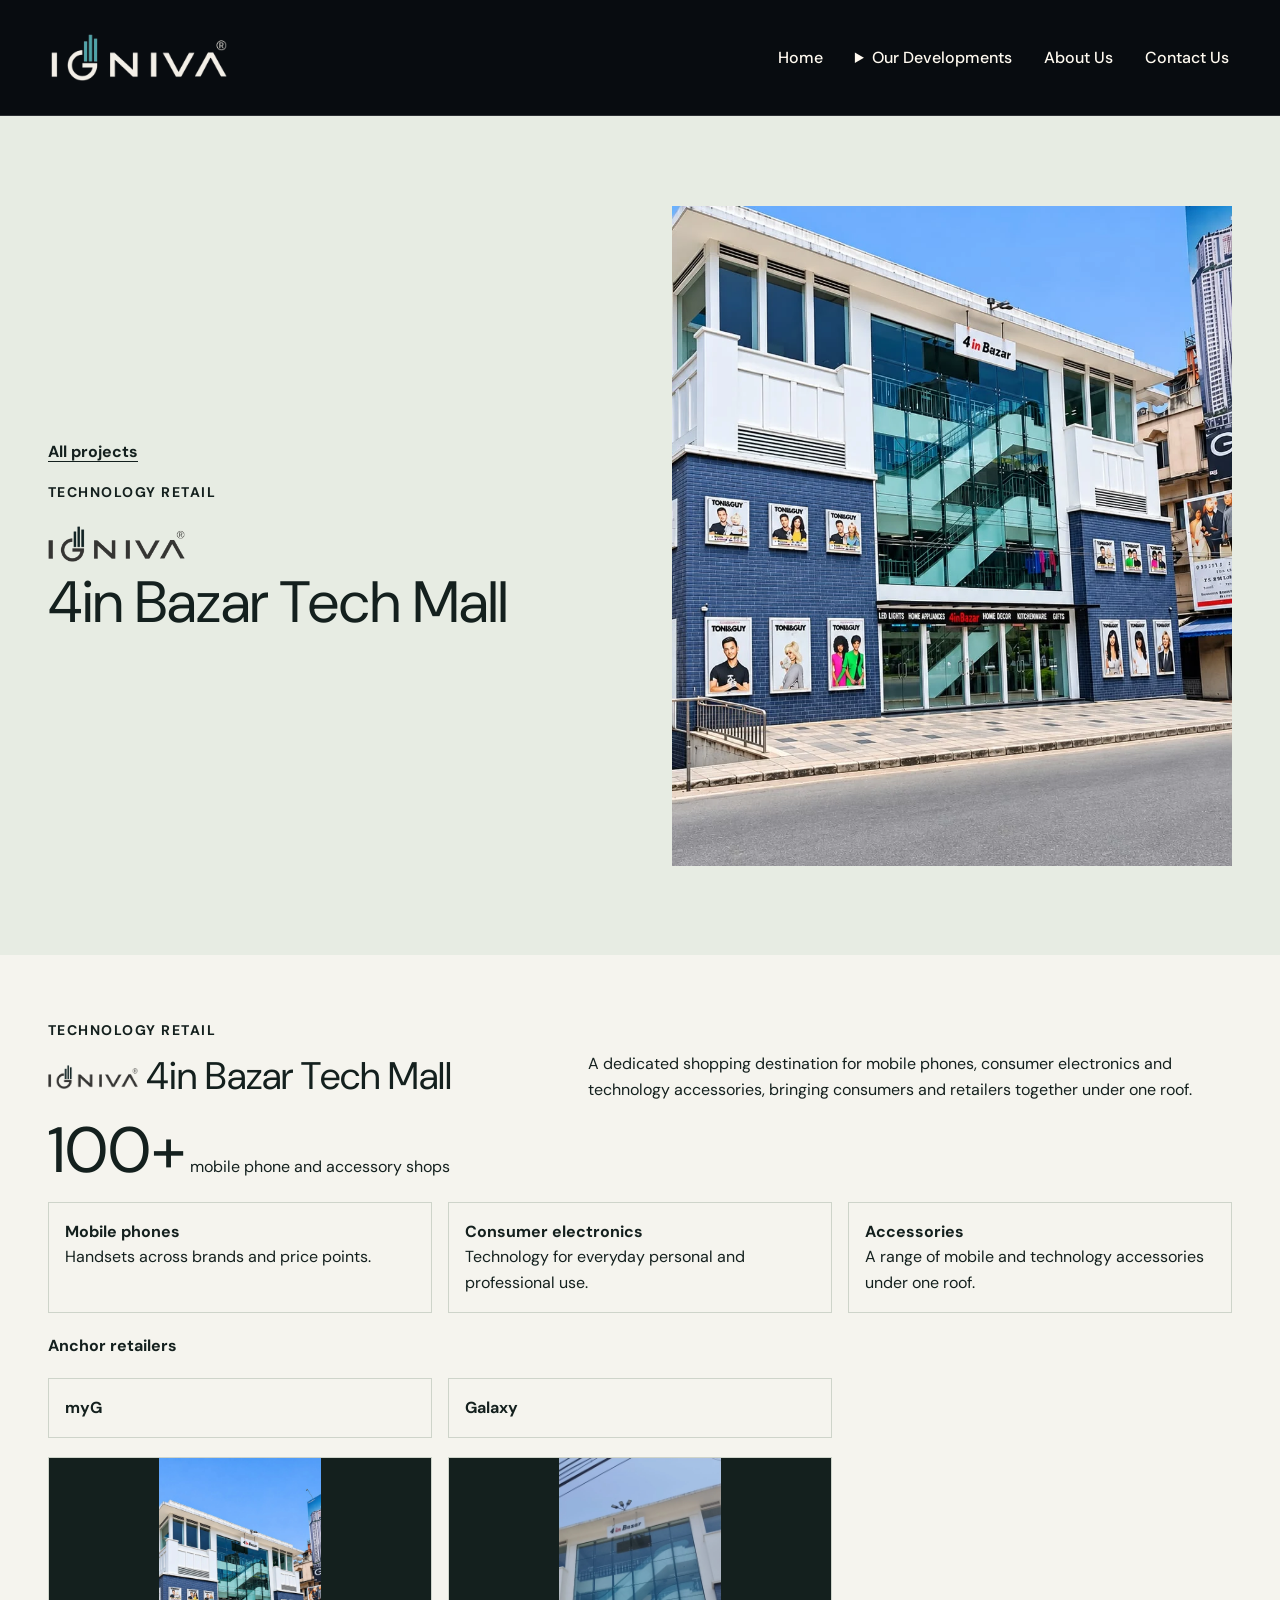
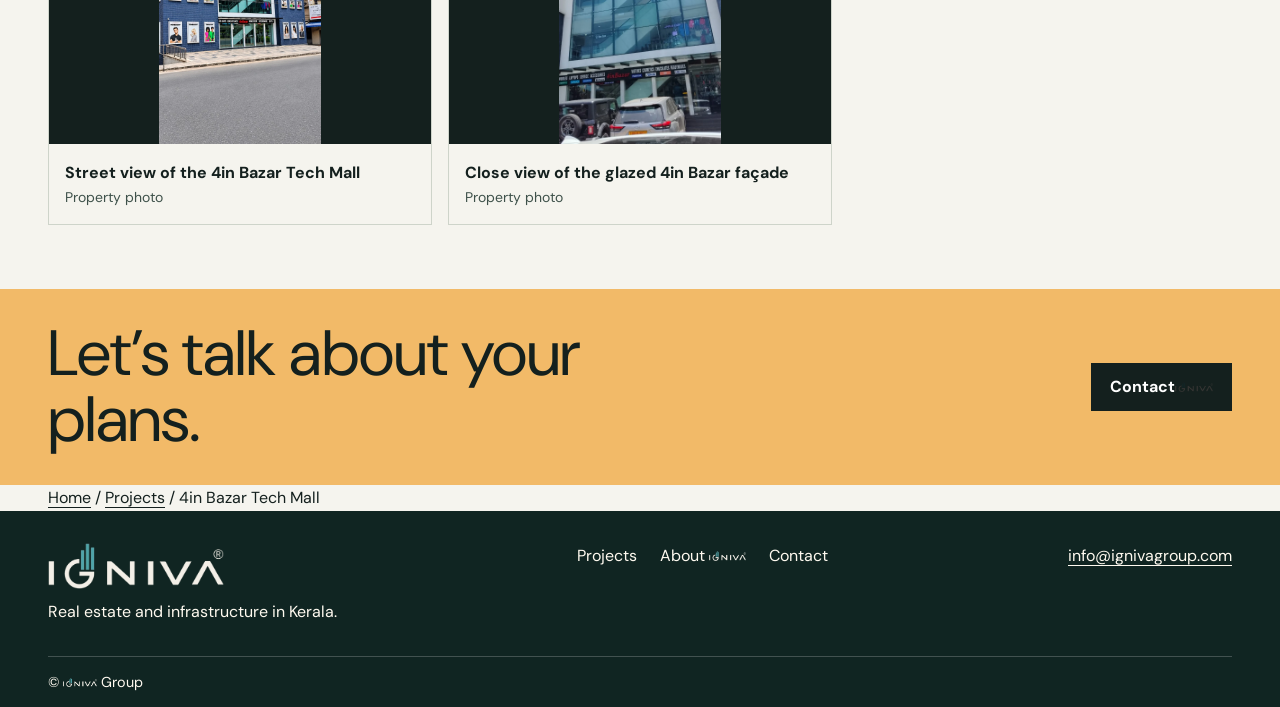
==== commit f70adab6: "Add IGNIVA wordmark to the 4in Bazar heading" ====
--- a/4in-bazar.html
+++ b/4in-bazar.html
@@ -6,12 +6,15 @@
 <meta property="og:type" content="website"><meta property="og:title" content="IGNIVA 4in Bazar Tech Mall | IGNIVA Group"><meta property="og:description" content="Explore IGNIVA 4in Bazar Tech Mall, part of the IGNIVA Group portfolio."><meta property="og:url" content="https://www.ignivagroup.com/4in-bazar.html"><meta property="og:image" content="https://www.ignivagroup.com/assets/portfolio/bazar-frontage.webp">
 <link rel="preconnect" href="https://fonts.googleapis.com"><link rel="preconnect" href="https://fonts.gstatic.com" crossorigin>
 <link href="https://fonts.googleapis.com/css2?family=DM+Sans:wght@400;500;600;700&amp;family=Instrument+Serif:ital@0;1&amp;display=swap" rel="stylesheet">
-<link rel="stylesheet" href="styles.css"><script src="script.js" defer></script></head>
+<link rel="stylesheet" href="styles.css"><script src="script.js" defer></script><style>
+.bazar-mast h1{white-space:normal}
+.bazar-mast h1 span{display:inline-block;max-width:100%}
+</style></head>
 <body><a class="skip" href="#main">Skip to content</a>
 <header class="site-header"><div class="wrap bar">
 <a class="brand" href="index.html" aria-label="IGNIVA Group homepage"><img src="assets/igniva-group.png" alt="IGNIVA Group" width="184" height="49"></a>
 <button id="menu" type="button" aria-label="Menu" aria-controls="nav" aria-expanded="false" hidden><span class="landing-menu-icon" aria-hidden="true"></span></button><nav id="nav" aria-label="Main navigation"><a href="index.html">Home</a><details class="project-menu"><summary>Our Developments</summary><div class="project-menu-links"><a href="calicut-trade-centre.html">Calicut Trade Centre</a><a href="cochin-trade-centre.html">Cochin Trade Centre</a><a href="airport-hotel.html"><img class="inline-brand" src="assets/igniva-group.png" alt="IGNIVA®"> Airport Hotel</a><a href="beach-bay.html"><img class="inline-brand" src="assets/igniva-group.png" alt="IGNIVA®"> Calicut Beach Bay</a><a href="4in-bazar.html"><img class="inline-brand" src="assets/igniva-group.png" alt="IGNIVA®"> 4in Bazar Tech Mall</a><a href="logistics-hub.html"><img class="inline-brand" src="assets/igniva-group.png" alt="IGNIVA®"> Logistics Hub</a><a href="https://www.ignivatechisland.com/"><img class="inline-brand" src="assets/igniva-group.png" alt="IGNIVA®"> Tech Island</a><a href="https://www.ignivatechisland.com/#infrastructure">Kochi Data Centre</a><a href="projects.html">All developments</a></div></details><a href="about.html">About Us</a><a href="contact.html">Contact Us</a></nav></div></header>
-<main id="main"><section class="detail-mast bazar-mast"><div class="wrap split"><div><a class="text-link" href="projects.html">All projects</a><p class="eyebrow">Technology retail</p><h1>4in Bazar Tech Mall</h1></div><figure><img src="assets/portfolio/bazar-frontage.webp" alt="Street-facing glass façade of 4in Bazar Tech Mall" width="900" height="1600" fetchpriority="high" decoding="async"></figure></div></section><div class="wrap detail-content"><section class="business-detail" id="tech-mall">
+<main id="main"><section class="detail-mast bazar-mast"><div class="wrap split"><div><a class="text-link" href="projects.html">All projects</a><p class="eyebrow">Technology retail</p><h1><img class="inline-brand" src="assets/igniva-group.png" alt="IGNIVA®"> <span>4in Bazar Tech Mall</span></h1></div><figure><img src="assets/portfolio/bazar-frontage.webp" alt="Street-facing glass façade of 4in Bazar Tech Mall" width="900" height="1600" fetchpriority="high" decoding="async"></figure></div></section><div class="wrap detail-content"><section class="business-detail" id="tech-mall">
         <p class="eyebrow">Technology retail</p>
         <div class="split"><h3><img class="inline-brand" src="assets/igniva-group.png" alt="IGNIVA®"> 4in Bazar Tech Mall</h3><p>A dedicated shopping destination for mobile phones, consumer electronics and technology accessories, bringing consumers and retailers together under one roof.</p></div>
         <p class="business-stat"><strong>100+</strong> mobile phone and accessory shops</p>
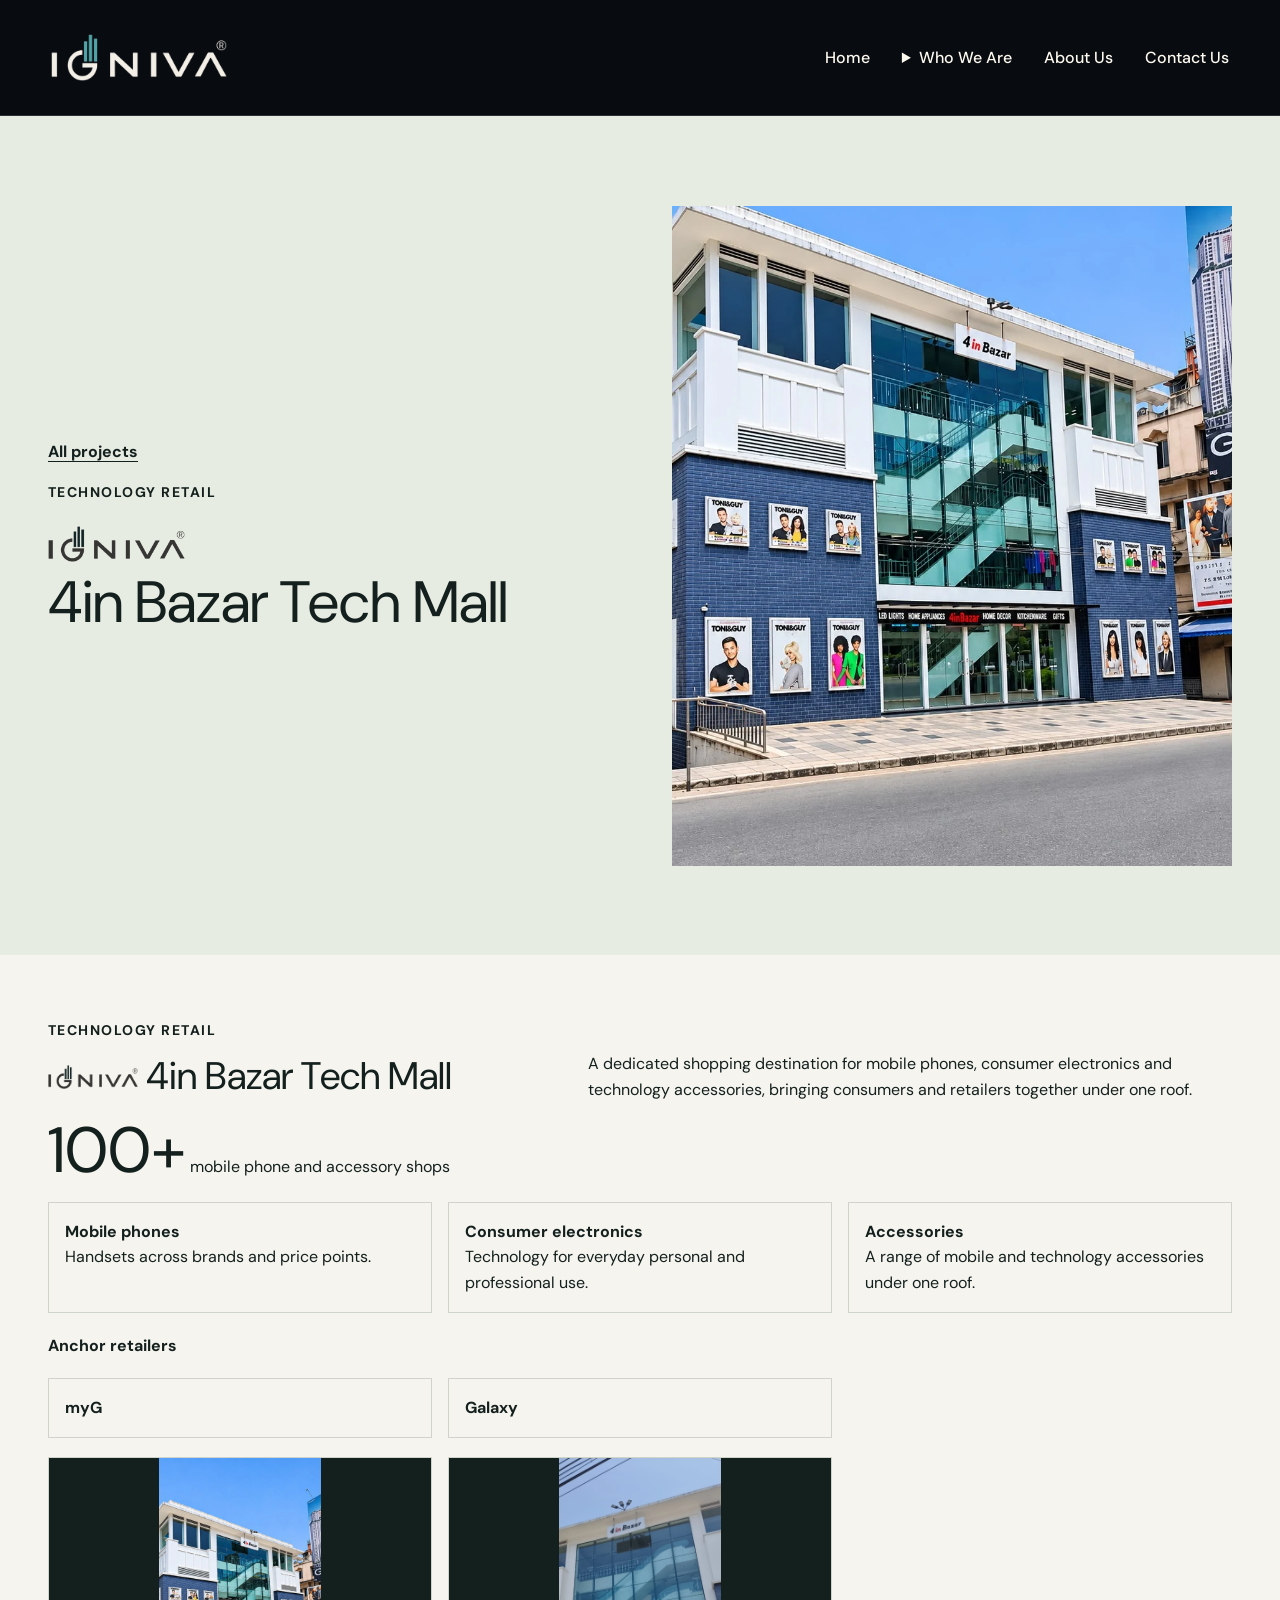
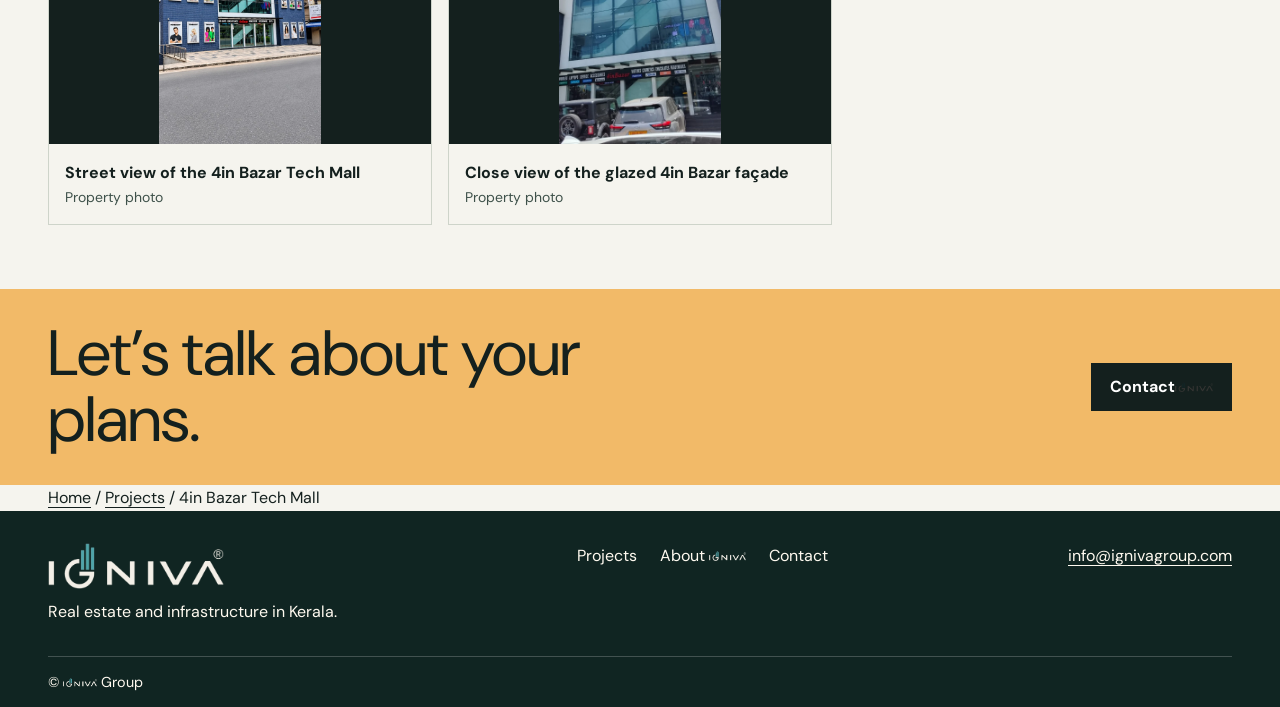
==== commit 91ab04d1: "Use Who We Are across site navigation" ====
--- a/4in-bazar.html
+++ b/4in-bazar.html
@@ -13,7 +13,7 @@
 <body><a class="skip" href="#main">Skip to content</a>
 <header class="site-header"><div class="wrap bar">
 <a class="brand" href="index.html" aria-label="IGNIVA Group homepage"><img src="assets/igniva-group.png" alt="IGNIVA Group" width="184" height="49"></a>
-<button id="menu" type="button" aria-label="Menu" aria-controls="nav" aria-expanded="false" hidden><span class="landing-menu-icon" aria-hidden="true"></span></button><nav id="nav" aria-label="Main navigation"><a href="index.html">Home</a><details class="project-menu"><summary>Our Developments</summary><div class="project-menu-links"><a href="calicut-trade-centre.html">Calicut Trade Centre</a><a href="cochin-trade-centre.html">Cochin Trade Centre</a><a href="airport-hotel.html"><img class="inline-brand" src="assets/igniva-group.png" alt="IGNIVA®"> Airport Hotel</a><a href="beach-bay.html"><img class="inline-brand" src="assets/igniva-group.png" alt="IGNIVA®"> Calicut Beach Bay</a><a href="4in-bazar.html"><img class="inline-brand" src="assets/igniva-group.png" alt="IGNIVA®"> 4in Bazar Tech Mall</a><a href="logistics-hub.html"><img class="inline-brand" src="assets/igniva-group.png" alt="IGNIVA®"> Logistics Hub</a><a href="https://www.ignivatechisland.com/"><img class="inline-brand" src="assets/igniva-group.png" alt="IGNIVA®"> Tech Island</a><a href="https://www.ignivatechisland.com/#infrastructure">Kochi Data Centre</a><a href="projects.html">All developments</a></div></details><a href="about.html">About Us</a><a href="contact.html">Contact Us</a></nav></div></header>
+<button id="menu" type="button" aria-label="Menu" aria-controls="nav" aria-expanded="false" hidden><span class="landing-menu-icon" aria-hidden="true"></span></button><nav id="nav" aria-label="Main navigation"><a href="index.html">Home</a><details class="project-menu"><summary>Who We Are</summary><div class="project-menu-links"><a href="calicut-trade-centre.html">Calicut Trade Centre</a><a href="cochin-trade-centre.html">Cochin Trade Centre</a><a href="airport-hotel.html"><img class="inline-brand" src="assets/igniva-group.png" alt="IGNIVA®"> Airport Hotel</a><a href="beach-bay.html"><img class="inline-brand" src="assets/igniva-group.png" alt="IGNIVA®"> Calicut Beach Bay</a><a href="4in-bazar.html"><img class="inline-brand" src="assets/igniva-group.png" alt="IGNIVA®"> 4in Bazar Tech Mall</a><a href="logistics-hub.html"><img class="inline-brand" src="assets/igniva-group.png" alt="IGNIVA®"> Logistics Hub</a><a href="https://www.ignivatechisland.com/"><img class="inline-brand" src="assets/igniva-group.png" alt="IGNIVA®"> Tech Island</a><a href="https://www.ignivatechisland.com/#infrastructure">Kochi Data Centre</a><a href="projects.html">All developments</a></div></details><a href="about.html">About Us</a><a href="contact.html">Contact Us</a></nav></div></header>
 <main id="main"><section class="detail-mast bazar-mast"><div class="wrap split"><div><a class="text-link" href="projects.html">All projects</a><p class="eyebrow">Technology retail</p><h1><img class="inline-brand" src="assets/igniva-group.png" alt="IGNIVA®"> <span>4in Bazar Tech Mall</span></h1></div><figure><img src="assets/portfolio/bazar-frontage.webp" alt="Street-facing glass façade of 4in Bazar Tech Mall" width="900" height="1600" fetchpriority="high" decoding="async"></figure></div></section><div class="wrap detail-content"><section class="business-detail" id="tech-mall">
         <p class="eyebrow">Technology retail</p>
         <div class="split"><h3><img class="inline-brand" src="assets/igniva-group.png" alt="IGNIVA®"> 4in Bazar Tech Mall</h3><p>A dedicated shopping destination for mobile phones, consumer electronics and technology accessories, bringing consumers and retailers together under one roof.</p></div>
